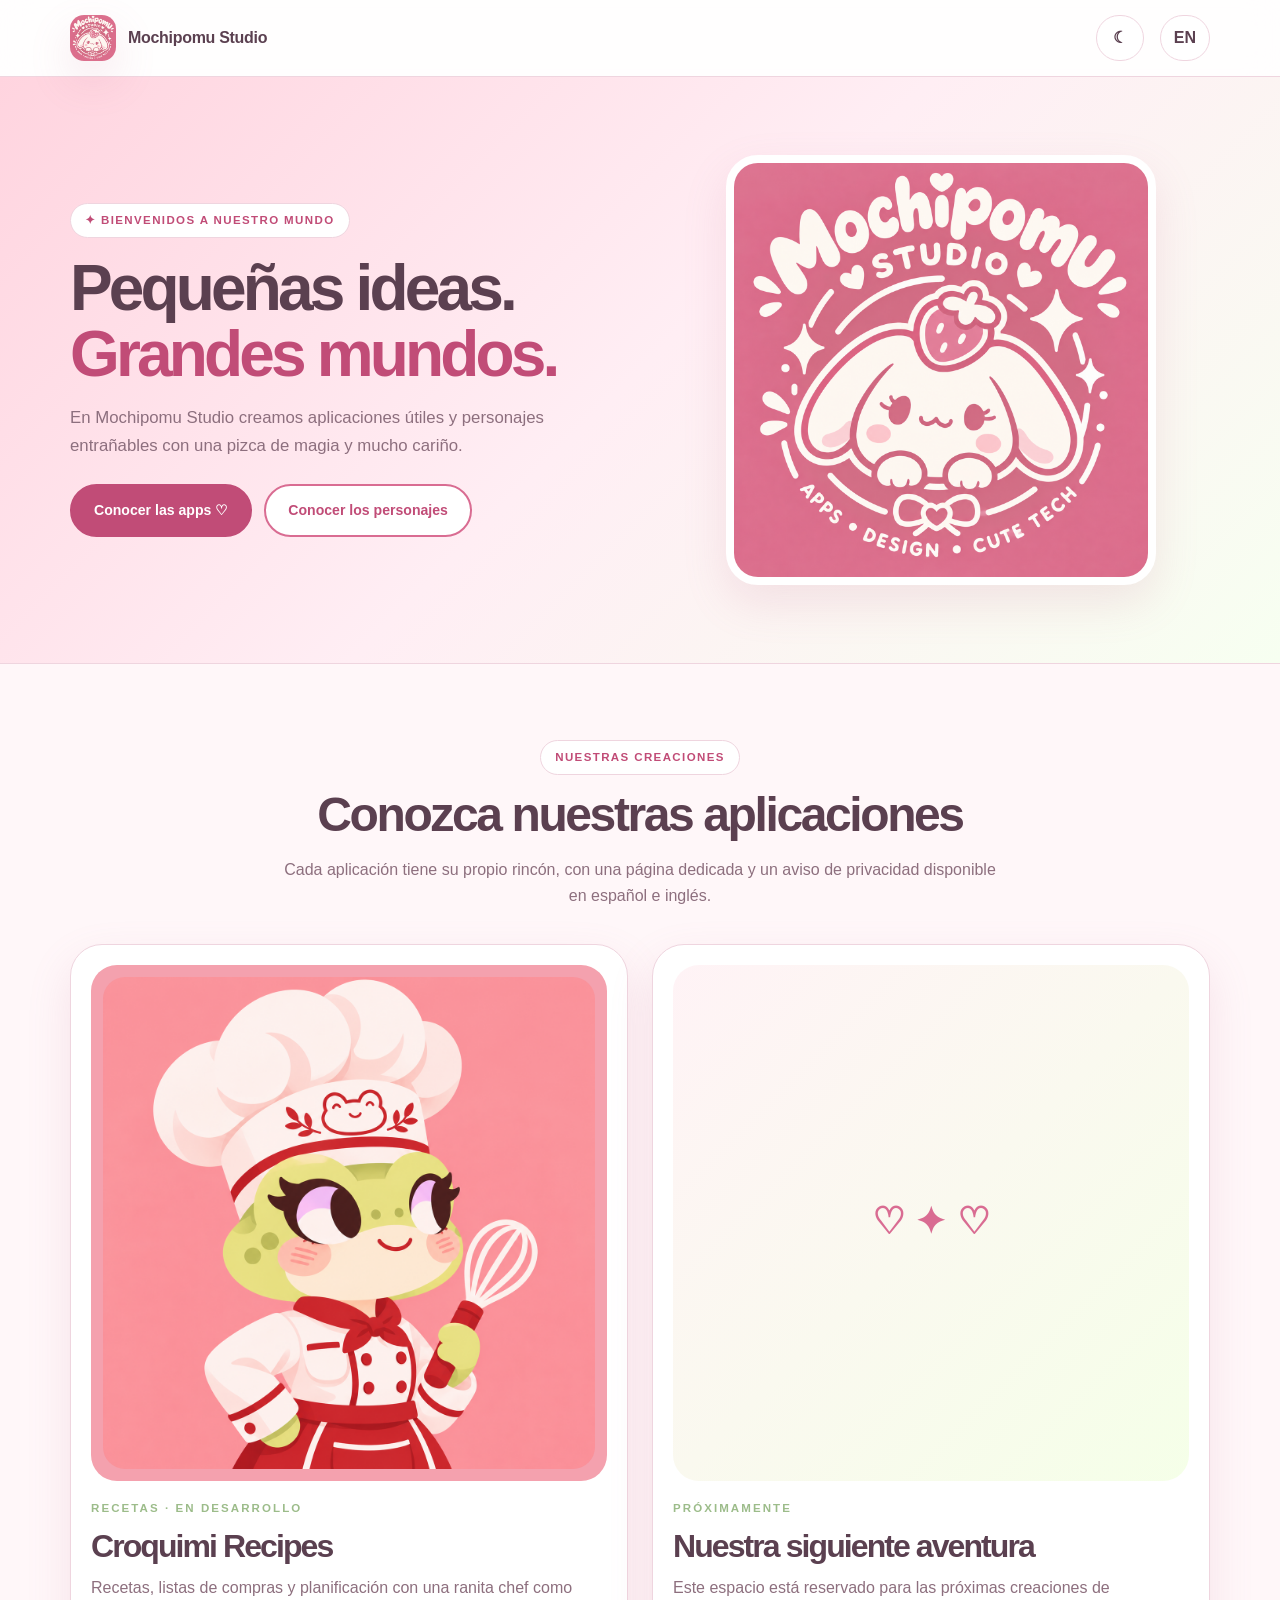
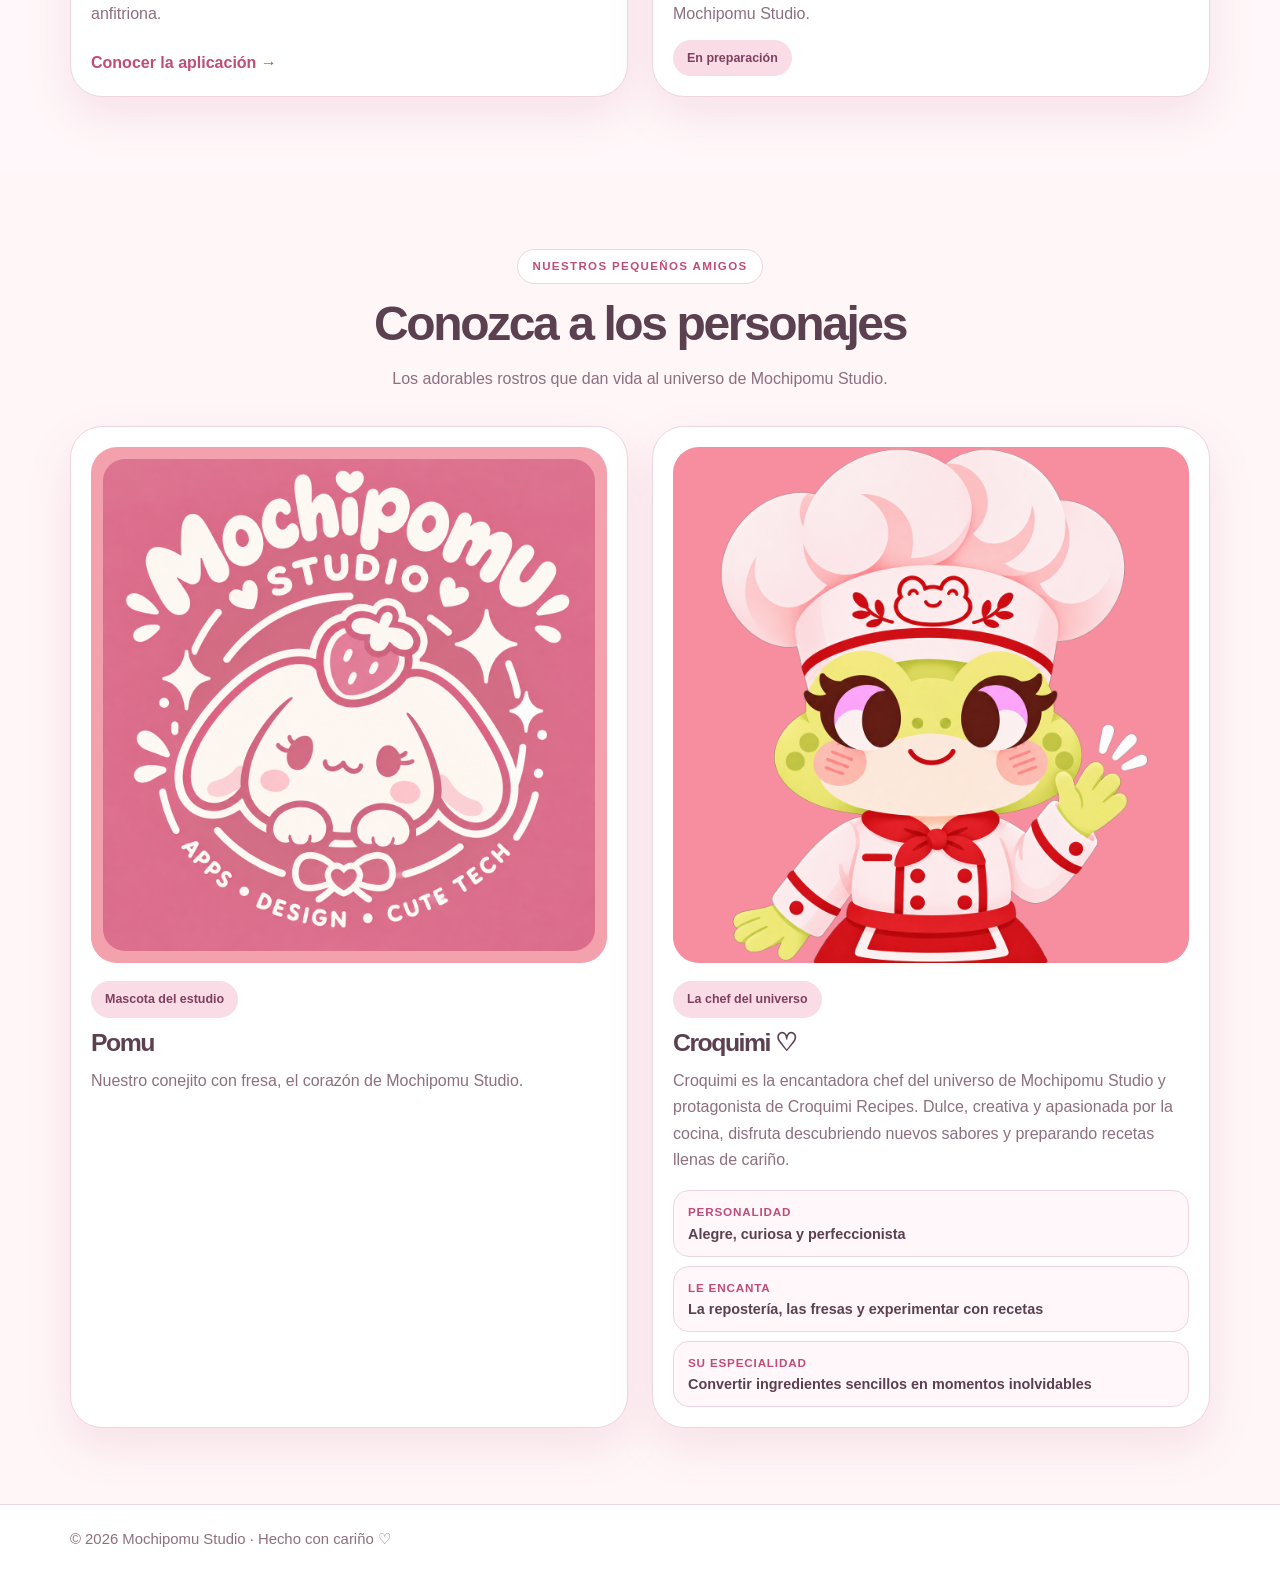
==== index.html @ ca678094 "Add files via upload" ====
<!doctype html>
<html lang="es">
<head>
<meta charset="utf-8">
<meta name="viewport" content="width=device-width,initial-scale=1">
<meta name="theme-color" content="#d96c92">
<meta name="description" content="Mochipomu Studio: aplicaciones adorables y personajes para pequeños grandes mundos.">
<title>Mochipomu Studio | Apps, Design & Cute Tech</title>
<link rel="icon" type="image/png" href="assets/mochipomu-logo.png">
<link rel="stylesheet" href="site.css">
<script>document.documentElement.dataset.theme=localStorage.getItem('mochipomu-theme')||(matchMedia('(prefers-color-scheme: dark)').matches?'dark':'light')</script>
</head>
<body data-title-es="Mochipomu Studio | Aplicaciones, diseño y cute tech" data-title-en="Mochipomu Studio | Apps, Design & Cute Tech">
<header class="header">
<nav class="container nav" data-aria-es="Navegación principal" data-aria-en="Main navigation" aria-label="Navegación principal">
<a class="brand" href="index.html" data-local="index.html"><img src="assets/mochipomu-logo.png" alt="Mochipomu Studio"><span>Mochipomu Studio</span></a>
<div class="utilities">
<button class="pill" id="theme" type="button" aria-label="Activar modo oscuro">☾</button>
<button class="pill" id="lang" type="button" aria-label="Switch to English">EN</button>
</div>
</nav>
</header>
<main>
<div class="hero-shell">
<div class="container hero">
<div>
<span class="eyebrow" data-es="✦ Bienvenidos a nuestro mundo" data-en="✦ Welcome to our world">✦ Bienvenidos a nuestro mundo</span>
<h1 data-es-html="Pequeñas ideas.<br><span>Grandes mundos.</span>" data-en-html="Little ideas.<br><span>Big worlds.</span>">Pequeñas ideas.<br><span>Grandes mundos.</span></h1>
<p data-es="En Mochipomu Studio creamos aplicaciones útiles y personajes entrañables con una pizca de magia y mucho cariño." data-en="At Mochipomu Studio, we create useful apps and lovable characters with a little magic and lots of care.">En Mochipomu Studio creamos aplicaciones útiles y personajes entrañables con una pizca de magia y mucho cariño.</p>
<div class="actions">
<a class="btn primary" href="#apps" data-es="Conocer las apps ♡" data-en="Meet the apps ♡">Conocer las apps ♡</a>
<a class="btn secondary" href="#characters" data-es="Conocer los personajes" data-en="Meet the characters">Conocer los personajes</a>
</div>
</div>
<div class="hero-visual"><img class="hero-logo" src="assets/mochipomu-logo.png" alt="Logo oficial de Mochipomu Studio"></div>
</div>
</div>
<section id="apps" class="apps-section">
<div class="container">
<div class="section-heading">
<span class="kicker" data-es="Nuestras creaciones" data-en="Our creations">Nuestras creaciones</span>
<h2 data-es="Conozca nuestras aplicaciones" data-en="Meet our apps">Conozca nuestras aplicaciones</h2>
<p data-es="Cada aplicación tiene su propio rincón, con una página dedicada y un aviso de privacidad disponible en español e inglés." data-en="Each app has its own little corner, with a dedicated page and a privacy notice available in English and Spanish.">Cada aplicación tiene su propio rincón, con una página dedicada y un aviso de privacidad disponible en español e inglés.</p>
</div>
<div class="cards">
<a class="tile-link" href="apps/croquimi-recipes/index.html" data-local="apps/croquimi-recipes/index.html">
<article class="square-card">
<div class="square-media"><img src="assets/croquimi-icon.png" alt="Croquimi Recipes"></div>
<div class="card-copy">
<span class="overline" data-es="Recetas · En desarrollo" data-en="Recipes · In development">Recetas · En desarrollo</span>
<h3>Croquimi Recipes</h3>
<p data-es="Recetas, listas de compras y planificación con una ranita chef como anfitriona." data-en="Recipes, shopping lists, and planning with a little frog chef as your host.">Recetas, listas de compras y planificación con una ranita chef como anfitriona.</p>
<span class="card-link" data-es="Conocer la aplicación →" data-en="Meet the app →">Conocer la aplicación →</span>
</div>
</article>
</a>
<article class="square-card">
<div class="placeholder-box" aria-hidden="true">♡ ✦ ♡</div>
<div class="card-copy">
<span class="overline" data-es="Próximamente" data-en="Coming soon">Próximamente</span>
<h3 data-es="Nuestra siguiente aventura" data-en="Our next adventure">Nuestra siguiente aventura</h3>
<p data-es="Este espacio está reservado para las próximas creaciones de Mochipomu Studio." data-en="This space is reserved for the next creations from Mochipomu Studio.">Este espacio está reservado para las próximas creaciones de Mochipomu Studio.</p>
<span class="badge" data-es="En preparación" data-en="In the making">En preparación</span>
</div>
</article>
</div>
</div>
</section>
<section id="characters">
<div class="container">
<div class="section-heading">
<span class="kicker" data-es="Nuestros pequeños amigos" data-en="Our little friends">Nuestros pequeños amigos</span>
<h2 data-es="Conozca a los personajes" data-en="Meet the characters">Conozca a los personajes</h2>
<p data-es="Los adorables rostros que dan vida al universo de Mochipomu Studio." data-en="The adorable faces that bring the Mochipomu Studio universe to life.">Los adorables rostros que dan vida al universo de Mochipomu Studio.</p>
</div>
<div class="cards">
<article class="square-card character-card">
<div class="square-media"><img src="assets/mochipomu-logo.png" alt="Pomu"></div>
<div class="card-copy">
<span class="badge" data-es="Mascota del estudio" data-en="Studio mascot">Mascota del estudio</span>
<h3>Pomu</h3>
<p data-es="Nuestro conejito con fresa, el corazón de Mochipomu Studio." data-en="Our strawberry bunny, the heart of Mochipomu Studio.">Nuestro conejito con fresa, el corazón de Mochipomu Studio.</p>
</div>
</article>
<article class="square-card character-card croquimi-character">
<div class="square-media"><img src="assets/croquimi-character.png" alt="Croquimi"></div>
<div class="card-copy">
<span class="badge" data-es="La chef del universo" data-en="The Universe’s Chef">La chef del universo</span>
<h3>Croquimi ♡</h3>
<p data-es="Croquimi es la encantadora chef del universo de Mochipomu Studio y protagonista de Croquimi Recipes. Dulce, creativa y apasionada por la cocina, disfruta descubriendo nuevos sabores y preparando recetas llenas de cariño." data-en="Croquimi is the charming chef of the Mochipomu Studio universe and the star of Croquimi Recipes. Sweet, creative, and passionate about cooking, she loves discovering new flavors and preparing recipes made with love.">Croquimi es la encantadora chef del universo de Mochipomu Studio y protagonista de Croquimi Recipes. Dulce, creativa y apasionada por la cocina, disfruta descubriendo nuevos sabores y preparando recetas llenas de cariño.</p>
<div class="character-traits">
<div class="character-trait"><span data-es="Personalidad" data-en="Personality">Personalidad</span><strong data-es="Alegre, curiosa y perfeccionista" data-en="Cheerful, curious, and a perfectionist">Alegre, curiosa y perfeccionista</strong></div>
<div class="character-trait"><span data-es="Le encanta" data-en="She loves">Le encanta</span><strong data-es="La repostería, las fresas y experimentar con recetas" data-en="Baking, strawberries, and experimenting with recipes">La repostería, las fresas y experimentar con recetas</strong></div>
<div class="character-trait"><span data-es="Su especialidad" data-en="Her specialty">Su especialidad</span><strong data-es="Convertir ingredientes sencillos en momentos inolvidables" data-en="Turning simple ingredients into unforgettable moments">Convertir ingredientes sencillos en momentos inolvidables</strong></div>
</div>
</div>
</article>
</div>
</div>
</section>
</main>
<dialog id="privacy-dialog" class="privacy-dialog" aria-labelledby="privacy-dialog-title"><div class="privacy-dialog-header"><div><span class="privacy-dialog-kicker" data-es="MOCHIPOMU STUDIO" data-en="MOCHIPOMU STUDIO">MOCHIPOMU STUDIO</span><h2 id="privacy-dialog-title" data-es="Política de privacidad" data-en="Privacy Policy">Política de privacidad</h2><p>Croquimi Recipes</p></div><button class="privacy-dialog-close" type="button" data-dialog-close aria-label="Cerrar">×</button></div><iframe id="privacy-frame" title="Croquimi Recipes" loading="lazy"></iframe><div class="privacy-dialog-footer"><a class="textlink" href="apps/croquimi-recipes/privacy.html" data-local="apps/croquimi-recipes/privacy.html" target="_blank" rel="noopener" data-es="Abrir página pública ↗" data-en="Open public page ↗">Abrir página pública ↗</a><button class="btn secondary" type="button" data-dialog-close data-es="Cerrar" data-en="Close">Cerrar</button></div></dialog>
<footer class="footer"><div class="container footer-inner"><span>© <span data-year></span> Mochipomu Studio · <span data-es="Hecho con cariño ♡" data-en="Made with love ♡">Hecho con cariño ♡</span></span></div></footer>
<script src="site.js"></script>
</body>
</html>
---- site.css ----
:root{
color-scheme:light;
--bg:#fff6f8;
--bg-soft:#ffeef3;
--surface:#ffffff;
--surface-2:#fff7f9;
--surface-3:#f9dce6;
--text:#5b4050;
--muted:#8d6f7e;
--pink:#d96c92;
--pink-strong:#c14c77;
--pink-deep:#7f405f;
--green:#9cbc8a;
--line:#efd5df;
--shadow:0 18px 44px rgba(196,119,149,.16);
--hero:linear-gradient(135deg,#ffd4df 0%,#ffeef4 50%,#f7fff1 100%);
--image-pink:#f59baa;
--image-pink-deep:#ee8f9f;
--image-shell:#f4a1ae;
--dark-panel:#322538;
}
html[data-theme="dark"]{
color-scheme:dark;
--bg:#1f1724;
--bg-soft:#241a2a;
--surface:#2e2233;
--surface-2:#35273b;
--surface-3:#473349;
--text:#fff0f6;
--muted:#d7bac8;
--pink:#ffb0cf;
--pink-strong:#ffc3d8;
--pink-deep:#ffd7e7;
--green:#d3e3ab;
--line:#5f4659;
--shadow:0 22px 46px rgba(0,0,0,.24);
--hero:linear-gradient(135deg,#2a1f31 0%,#2e2236 58%,#30243a 100%);
--image-pink:#f59baa;
--image-pink-deep:#ee8f9f;
--image-shell:#48334d;
--dark-panel:#2f2335;
}
*{box-sizing:border-box}
html{scroll-behavior:smooth}
body{margin:0;background:var(--bg);color:var(--text);font:16px/1.65 "Trebuchet MS",Verdana,Arial,sans-serif;transition:background .2s,color .2s}
a{color:inherit;text-decoration:none}
img{display:block;max-width:100%}
button{font:inherit;cursor:pointer}
a:focus-visible,button:focus-visible{outline:3px solid var(--green);outline-offset:4px}
.container{width:min(1140px,calc(100% - 32px));margin:0 auto}
.header{position:sticky;top:0;z-index:40;background:rgba(255,255,255,.82);backdrop-filter:blur(16px);border-bottom:1px solid var(--line)}
html[data-theme="dark"] .header{background:rgba(31,23,36,.82)}
.nav{display:flex;align-items:center;justify-content:space-between;gap:16px;min-height:76px}
.brand{display:flex;align-items:center;gap:12px;font-weight:900;letter-spacing:-.3px}
.brand img{width:46px;height:46px;border-radius:14px;object-fit:cover;box-shadow:var(--shadow)}
.brand span{font-size:1rem}
.utilities{display:flex;align-items:center;gap:16px}
.footer a:hover{color:var(--pink-strong)}
.pill{border:1px solid var(--line);background:var(--surface);color:var(--text);min-width:48px;padding:9px 13px;border-radius:999px;font-weight:900}
.pill:hover{border-color:var(--pink)}
.hero-shell{background:var(--hero);border-bottom:1px solid var(--line)}
.hero{display:grid;grid-template-columns:1.02fr .98fr;gap:42px;align-items:center;padding:78px 0}
.eyebrow,.kicker,.overline{display:inline-flex;align-items:center;gap:8px;padding:7px 14px;border:1px solid var(--line);border-radius:999px;background:var(--surface);font-size:.72rem;font-weight:900;letter-spacing:.12em;text-transform:uppercase;color:var(--pink-strong)}
.hero h1{margin:18px 0 14px;font-size:clamp(2.8rem,5vw,4.7rem);line-height:1.03;letter-spacing:-.06em}
.hero h1 span{color:var(--pink-strong)}
.hero p,.section-heading p,.muted,.card-copy p,.detail-text p,.policy-copy p,.feature-card p,.feature-list li{color:var(--muted)}
.hero p{max-width:560px;font-size:1.05rem}
.actions{display:flex;gap:12px;flex-wrap:wrap;margin-top:24px}
.btn{display:inline-flex;align-items:center;justify-content:center;gap:8px;border-radius:999px;padding:13px 22px;font-size:.88rem;font-weight:900;border:2px solid var(--pink);transition:transform .2s ease,box-shadow .2s ease}
.btn:hover{transform:translateY(-2px);box-shadow:var(--shadow)}
.btn.primary{background:var(--pink-strong);border-color:var(--pink-strong);color:#fff}
.btn.secondary{background:var(--surface);color:var(--pink-strong)}
.hero-visual{display:flex;justify-content:center}
.hero-logo{width:min(100%,430px);aspect-ratio:1;object-fit:cover;border-radius:32px;border:8px solid var(--surface);box-shadow:var(--shadow);background:#fff}
section{padding:76px 0}
.section-heading{text-align:center;max-width:720px;margin:0 auto 34px}
.section-heading h2{margin:14px 0 10px;font-size:clamp(2rem,4vw,3rem);line-height:1.08;letter-spacing:-.05em}
.apps-section{background:var(--surface-2)}
.cards{display:grid;grid-template-columns:repeat(2,minmax(0,1fr));gap:24px}
.square-card{display:flex;flex-direction:column;gap:18px;padding:20px;border:1px solid var(--line);border-radius:32px;background:var(--surface);box-shadow:var(--shadow);min-height:100%}
.square-media{aspect-ratio:1;border-radius:26px;overflow:hidden;background:var(--image-shell);display:flex;align-items:center;justify-content:center;padding:12px}
.square-media img{width:100%;height:100%;object-fit:cover;border-radius:22px;background:var(--image-pink)}
.tile-link:hover{transform:translateY(-2px)}
.card-copy{display:flex;flex-direction:column;gap:12px;flex:1}
.card-copy h3{margin:0;font-size:2rem;line-height:1.04;letter-spacing:-.06em}
.card-copy p{margin:0;font-size:1rem}
.card-copy .overline{padding:0;border:none;background:none;border-radius:0;color:var(--green);letter-spacing:.18em}
.card-link{margin-top:auto;color:var(--pink-strong);font-weight:900;font-size:1rem}
.card-link:hover{color:var(--pink)}
.placeholder-box{display:grid;place-items:center;aspect-ratio:1;border-radius:26px;background:linear-gradient(135deg,#fff3f6,#f5ffe8);color:var(--pink);font-size:2.3rem;font-weight:900}
.character-card .square-media{background:var(--image-shell)}
.character-card h3{font-size:1.55rem}
.badge{display:inline-flex;align-items:center;align-self:flex-start;padding:8px 14px;border-radius:999px;background:var(--surface-3);color:var(--pink-deep);font-size:.78rem;font-weight:900}
.footer{border-top:1px solid var(--line);background:var(--surface)}
.footer-inner{display:flex;align-items:center;justify-content:space-between;gap:16px;padding:22px 0;color:var(--muted);font-size:.93rem}
.detail-page{padding:28px 0 80px}
.crumb{margin-bottom:18px;color:var(--muted);font-size:.92rem}
.crumb a:hover{color:var(--pink-strong)}
.detail-hero{display:grid;grid-template-columns:minmax(0,430px) minmax(0,1fr);gap:28px;align-items:center;padding:24px;border:1px solid var(--line);border-radius:34px;background:var(--surface);box-shadow:var(--shadow)}
.detail-media{aspect-ratio:1;border-radius:28px;background:var(--image-shell);padding:14px}
.detail-media img{width:100%;height:100%;object-fit:cover;border-radius:24px;background:var(--image-pink)}
.detail-text h1{margin:14px 0 12px;font-size:clamp(2.3rem,4vw,3.4rem);line-height:1.02;letter-spacing:-.06em}
.detail-text .lead{margin:0 0 18px;font-size:1.06rem;color:var(--muted)}
.content-stack{display:grid;gap:26px;margin-top:30px}
.panel{padding:28px;border:1px solid var(--line);border-radius:32px;background:var(--surface);box-shadow:var(--shadow)}
.panel h2{margin:0 0 16px;font-size:clamp(1.7rem,3vw,2.35rem);line-height:1.1;letter-spacing:-.05em}
.panel h3{margin:0 0 10px;font-size:1.25rem;line-height:1.2}
 .premium-intro{position:relative;overflow:hidden;padding:clamp(28px,5vw,54px);background:radial-gradient(circle at 94% 4%,var(--surface-3),transparent 37%),var(--surface);border-color:var(--line)}
.premium-intro:after{content:"♡";position:absolute;right:26px;top:36px;font-size:clamp(6rem,17vw,12rem);line-height:1;color:var(--pink);opacity:.07;pointer-events:none}
.premium-heading{display:flex;align-items:center;justify-content:space-between;gap:12px;position:relative;z-index:1}
.premium-kicker{font-size:.78rem;font-weight:900;letter-spacing:.14em;color:var(--pink-strong)}
.premium-heart{font-size:2rem;color:var(--pink-strong)}
.premium-intro h2{max-width:770px;font-size:clamp(2.25rem,4.7vw,4.2rem);line-height:1.08;letter-spacing:-.06em;margin:12px 0 20px;position:relative;z-index:1}
.premium-intro h2 em{color:var(--pink-strong);font-style:normal}
.premium-intro p{max-width:870px;margin:0 0 14px;font-size:1.02rem;line-height:1.85;position:relative;z-index:1}
.premium-facts{display:flex;flex-wrap:wrap;gap:10px;margin:0 0 24px;position:relative;z-index:1}
.premium-facts span{display:inline-flex;padding:9px 14px;background:var(--surface-2);border:1px solid var(--line);border-radius:999px;font-size:.83rem;font-weight:900;color:var(--pink-deep)}
.policy-copy p{margin:0 0 14px}
.feature-grid{display:grid;grid-template-columns:repeat(2,minmax(0,1fr));gap:18px}
.feature-grid[hidden]{display:none!important}
.feature-card{padding:clamp(22px,3vw,30px);border-radius:28px;background:var(--surface);border:1px solid var(--line);box-shadow:var(--shadow);display:flex;flex-direction:column;gap:14px;transition:transform .18s ease,border-color .18s ease}
.feature-card:hover{transform:translateY(-3px);border-color:var(--pink)}
.feature-card h3{display:flex;align-items:center;gap:14px;margin:0;font-size:1.18rem;line-height:1.28;letter-spacing:-.025em}
.feature-icon-shell{display:grid;place-items:center;flex:none;width:54px;height:54px;border:1px solid var(--line);border-radius:17px;background:var(--surface-3);color:var(--pink-strong)}
.feature-icon{width:27px;height:27px}
.feature-card p{margin:0;color:var(--muted);font-size:.96rem}
.feature-card p strong{color:var(--text)}
.feature-list{margin:0;padding-left:20px;display:grid;gap:9px}
.feature-list li{padding-left:2px;color:var(--muted);line-height:1.55;font-size:.93rem}
.feature-list li::marker{color:var(--pink-strong)}

.privacy-dialog{border:1px solid var(--line);border-radius:30px;background:var(--surface);color:var(--text);padding:0;width:min(890px,calc(100vw - 28px));max-height:min(92dvh,990px);box-shadow:0 35px 100px #110a17a8;overflow:hidden}
.privacy-dialog[open]{display:flex;flex-direction:column}
.privacy-dialog::backdrop{background:rgba(18,9,24,.75);backdrop-filter:blur(5px)}
.privacy-dialog-header{display:flex;align-items:start;justify-content:space-between;gap:12px;padding:22px 26px 15px;background:var(--surface);border-bottom:1px solid var(--line)}
.privacy-dialog-kicker{font-size:.7rem;letter-spacing:.14em;font-weight:900;color:var(--pink-strong)}
.privacy-dialog-header h2{font-size:clamp(1.35rem,3vw,1.8rem);line-height:1.1;margin:6px 0}
.privacy-dialog-header p{margin:0;color:var(--muted);font-size:.85rem}
.privacy-dialog-close{width:42px;height:42px;border:1px solid var(--line);background:var(--surface-2);color:var(--text);border-radius:50%;font-size:1.7rem;line-height:1;flex:none}
.privacy-dialog iframe{border:0;width:100%;height:min(65dvh,670px);min-height:240px;display:block;background:var(--surface)}
.privacy-dialog-footer{display:flex;align-items:center;justify-content:space-between;gap:12px;padding:14px 26px;border-top:1px solid var(--line);background:var(--surface)}
.privacy-embed .header,.privacy-embed .footer,.privacy-embed .crumb,.privacy-embed .policy .actions{display:none!important}
.privacy-embed .detail-page{padding:18px 0 32px}
.privacy-embed .container{width:min(100% - 32px,880px)}
.privacy-embed .policy-copy{border:0;padding:12px;box-shadow:none;max-width:100%;border-radius:0}
.privacy-embed body{background:var(--surface)}
.textlink{color:var(--pink-strong);font-weight:900}
.policy article,.policy .policy-copy{max-width:860px}
.policy h1{margin:12px 0 10px;font-size:clamp(2.2rem,4vw,3.2rem);line-height:1.04;letter-spacing:-.05em}
.policy .lead{margin:0 0 6px;color:var(--muted)}
.policy h2{margin:26px 0 10px;font-size:1.4rem;line-height:1.2}
.policy p{margin:0 0 12px}
.policy ul{margin:0;padding-left:20px}
.policy ul li+li{margin-top:8px}
.lang-block[hidden],.policy-content[hidden]{display:none !important}
@media (max-width:960px){
.hero,.detail-hero{grid-template-columns:1fr}
.hero-visual{order:-1}
.cards,.feature-grid{grid-template-columns:1fr}
}
@media (max-width:700px){
.container{width:min(100% - 24px,1100px)}
.nav{flex-wrap:wrap;padding:12px 0}
.brand span{font-size:.96rem}
.hero{padding:52px 0}
.hero-logo{width:min(100%,330px)}
.card-copy h3{font-size:1.72rem}
.footer-inner{flex-direction:column;align-items:flex-start}
.detail-page{padding:18px 0 60px}
.panel,.square-card,.detail-hero{padding:20px}
.privacy-dialog-header{padding:16px 18px 12px}
.privacy-dialog-footer{padding:12px 18px}
.privacy-dialog-footer .btn{padding:9px 14px}
.privacy-dialog iframe{height:65dvh}
.feature-card{padding:20px}
.feature-card h3{font-size:1.08rem}
}


.detail-heart{display:block;width:max-content;color:var(--pink-strong);font-size:clamp(2.5rem,5vw,3.7rem);line-height:1;margin:12px 0 5px}
.detail-text h1{overflow-wrap:break-word;text-wrap:balance}
.premium-heading{justify-content:flex-start;flex-direction:column;align-items:flex-start;gap:4px}
.premium-heart{display:block;line-height:1.1;font-size:2.8rem}
.feature-grid .feature-card{position:relative;overflow:hidden;isolation:isolate;background:var(--feature-bg);border-color:var(--feature-border);border-top:4px solid var(--feature-accent);box-shadow:0 12px 34px rgba(76,42,64,.09);gap:16px}
.feature-grid .feature-card::before{content:"";position:absolute;z-index:-1;right:-55px;top:-80px;width:220px;height:220px;border-radius:50%;background:var(--feature-glow);opacity:.8;pointer-events:none}
.feature-grid .feature-card:nth-child(8n+1){--feature-bg:#fff0f5;--feature-border:#f0c8d8;--feature-accent:#d96b96;--feature-glow:#ffd4e4;--feature-icon:#ae3d69}
.feature-grid .feature-card:nth-child(8n+2){--feature-bg:#f4efff;--feature-border:#dbd0f0;--feature-accent:#a587d2;--feature-glow:#e5d8ff;--feature-icon:#8062ad}
.feature-grid .feature-card:nth-child(8n+3){--feature-bg:#eff6e8;--feature-border:#d0e3c2;--feature-accent:#88ae75;--feature-glow:#dff0d3;--feature-icon:#57854f}
.feature-grid .feature-card:nth-child(8n+4){--feature-bg:#fff2e9;--feature-border:#f1d8c6;--feature-accent:#db9977;--feature-glow:#ffe3cf;--feature-icon:#ba6b48}
.feature-grid .feature-card:nth-child(8n+5){--feature-bg:#f9ecfa;--feature-border:#e7d1e9;--feature-accent:#bf89c6;--feature-glow:#f0d8f3;--feature-icon:#935ba3}
.feature-grid .feature-card:nth-child(8n+6){--feature-bg:#edf5ff;--feature-border:#cfdff1;--feature-accent:#8caed4;--feature-glow:#dbeaff;--feature-icon:#597fae}
.feature-grid .feature-card:nth-child(8n+7){--feature-bg:#fff0f0;--feature-border:#f2d3d7;--feature-accent:#d68b9a;--feature-glow:#ffdde4;--feature-icon:#b36478}
.feature-grid .feature-card:nth-child(8n+8){--feature-bg:#f4f5eb;--feature-border:#dde3c9;--feature-accent:#a1af78;--feature-glow:#e9edd5;--feature-icon:#79874e}
.feature-grid .feature-card h3{display:flex;align-items:flex-start;gap:14px;font-size:clamp(1.12rem,1.65vw,1.34rem);line-height:1.36;color:var(--text)}
.feature-grid .feature-card p{line-height:1.7}
.feature-grid .feature-card .feature-list{gap:12px;padding-left:20px}
.feature-grid .feature-card .feature-list li{line-height:1.6}
.feature-grid .feature-icon-shell{background:var(--feature-glow);color:var(--feature-icon);border-color:var(--feature-border);border-radius:18px;width:58px;height:58px;box-shadow:0 6px 16px rgba(0,0,0,.04)}
.feature-grid .feature-card:hover{transform:translateY(-5px);border-color:var(--feature-accent);box-shadow:0 18px 40px rgba(56,23,50,.14)}
html[data-theme="dark"] .feature-grid .feature-card:nth-child(8n+1){--feature-bg:#452a3d;--feature-border:#65445a;--feature-accent:#ffabd0;--feature-glow:#614058;--feature-icon:#ffcee3}
html[data-theme="dark"] .feature-grid .feature-card:nth-child(8n+2){--feature-bg:#38314d;--feature-border:#584a70;--feature-accent:#c9b3f2;--feature-glow:#4c4268;--feature-icon:#e7d7ff}
html[data-theme="dark"] .feature-grid .feature-card:nth-child(8n+3){--feature-bg:#2d4038;--feature-border:#486354;--feature-accent:#b8d5a2;--feature-glow:#405946;--feature-icon:#e2f0cb}
html[data-theme="dark"] .feature-grid .feature-card:nth-child(8n+4){--feature-bg:#47352f;--feature-border:#695149;--feature-accent:#f5bea1;--feature-glow:#64483d;--feature-icon:#ffe1c8}
html[data-theme="dark"] .feature-grid .feature-card:nth-child(8n+5){--feature-bg:#432e48;--feature-border:#62466a;--feature-accent:#e8b7eb;--feature-glow:#62456a;--feature-icon:#ffe0fa}
html[data-theme="dark"] .feature-grid .feature-card:nth-child(8n+6){--feature-bg:#30394b;--feature-border:#495b78;--feature-accent:#bfd7ff;--feature-glow:#41516b;--feature-icon:#e0ecff}
html[data-theme="dark"] .feature-grid .feature-card:nth-child(8n+7){--feature-bg:#4a303d;--feature-border:#6b4759;--feature-accent:#ffc1cf;--feature-glow:#654353;--feature-icon:#ffe0e7}
html[data-theme="dark"] .feature-grid .feature-card:nth-child(8n+8){--feature-bg:#3b4136;--feature-border:#575f4b;--feature-accent:#dce9ad;--feature-glow:#505c43;--feature-icon:#edf4d0}
.premium-footer{flex-direction:column;gap:16px}
.footer-motto{text-align:center;color:var(--pink-strong);font-weight:900;font-size:1rem;letter-spacing:.01em}
.footer-bottom{width:100%;display:flex;align-items:center;justify-content:space-between;gap:14px}
@media(max-width:700px){.footer-bottom{flex-direction:column;align-items:flex-start}.premium-footer{align-items:stretch}.footer-motto{font-size:.9rem}.feature-grid .feature-card{padding:22px}}

.croquimi-character .square-media{background:#f68e9f;padding:0;align-items:flex-end}
.croquimi-character .square-media img{width:100%;height:100%;object-fit:contain;object-position:center bottom;border-radius:0;background:transparent;display:block}
.character-traits{display:grid;gap:9px;margin-top:5px}
.character-trait{display:flex;flex-direction:column;gap:2px;padding:11px 14px;border:1px solid var(--line);border-radius:16px;background:var(--surface-2)}
.character-trait span{font-size:.73rem;font-weight:900;letter-spacing:.07em;text-transform:uppercase;color:var(--pink-strong)}
.character-trait strong{font-size:.9rem;line-height:1.45;color:var(--text)}

.unified-footer{display:flex;justify-content:space-between;align-items:center;gap:22px}.unified-footer .footer-motto{width:auto;max-width:55%;text-align:right;margin:0;font-size:.9rem}.unified-footer>span:first-child{flex-shrink:0}@media(max-width:700px){.unified-footer{flex-direction:column;align-items:center;text-align:center}.unified-footer .footer-motto{max-width:100%;text-align:center}}
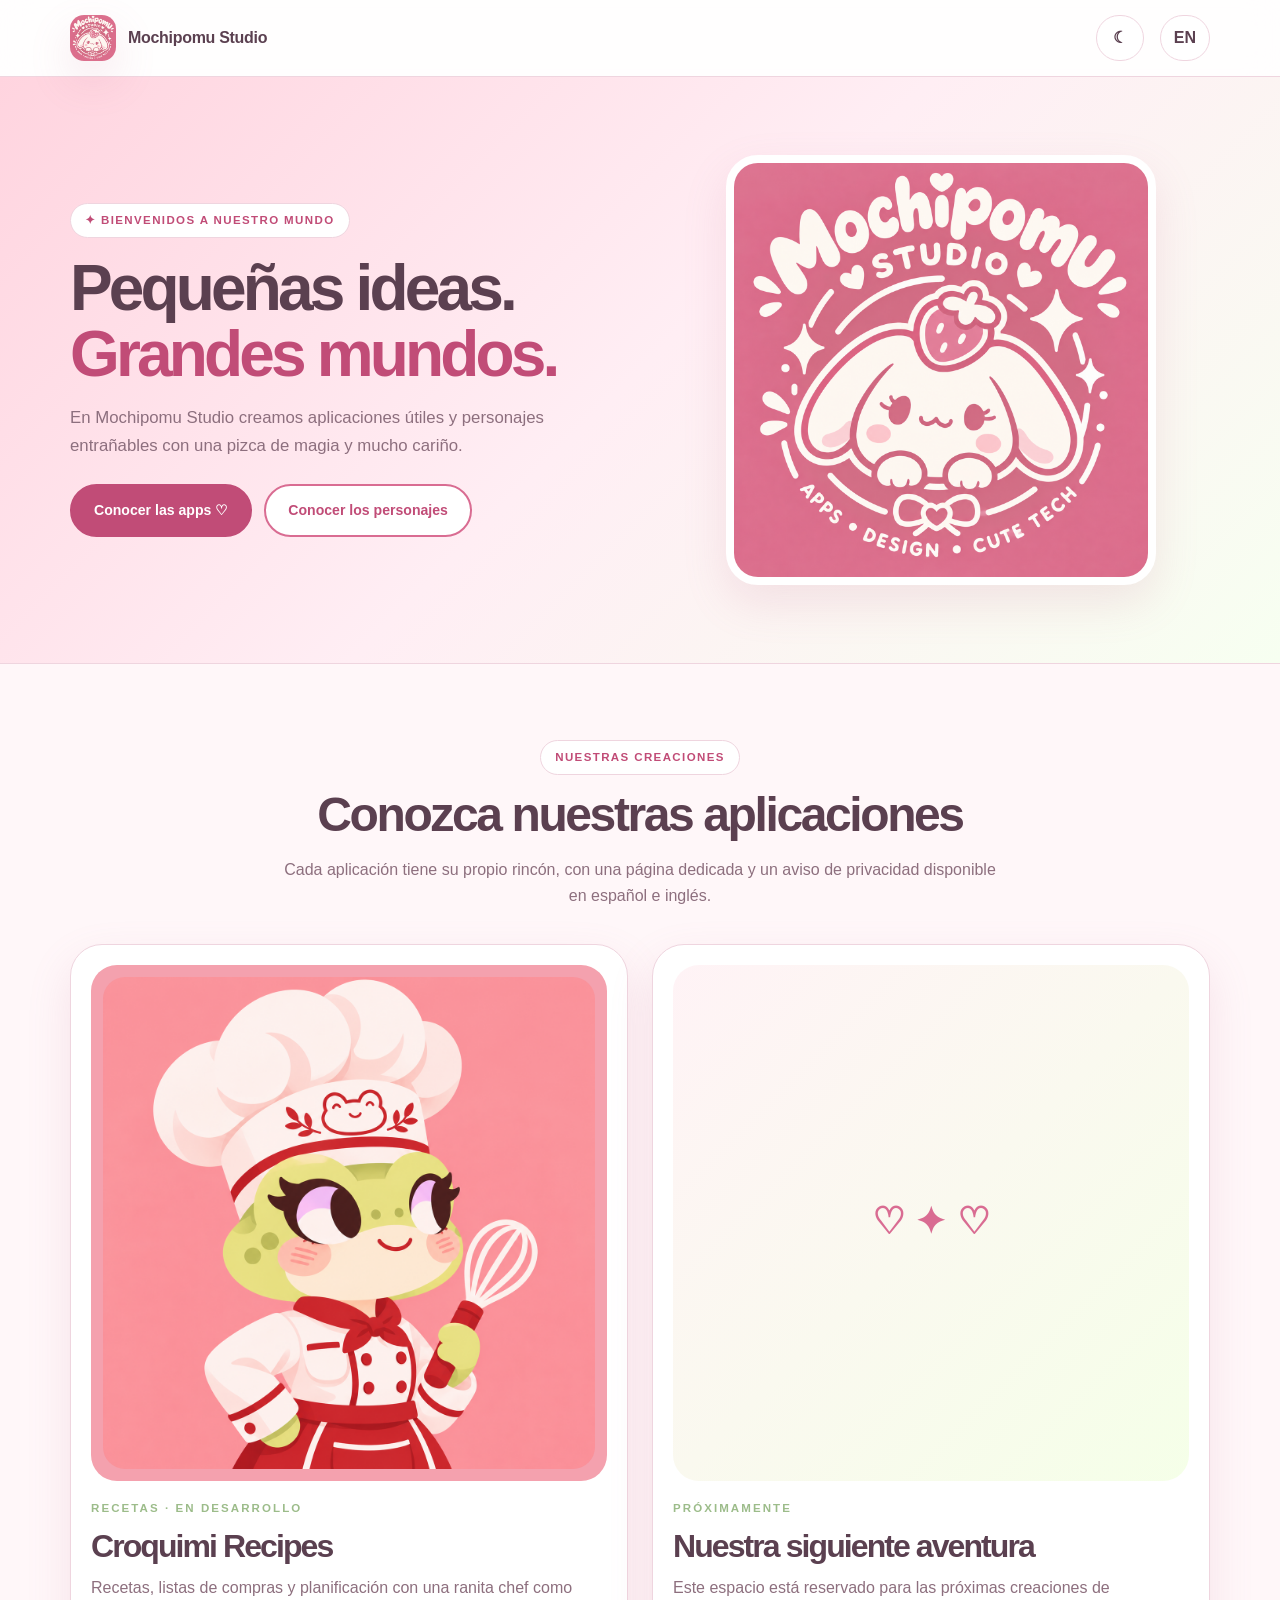
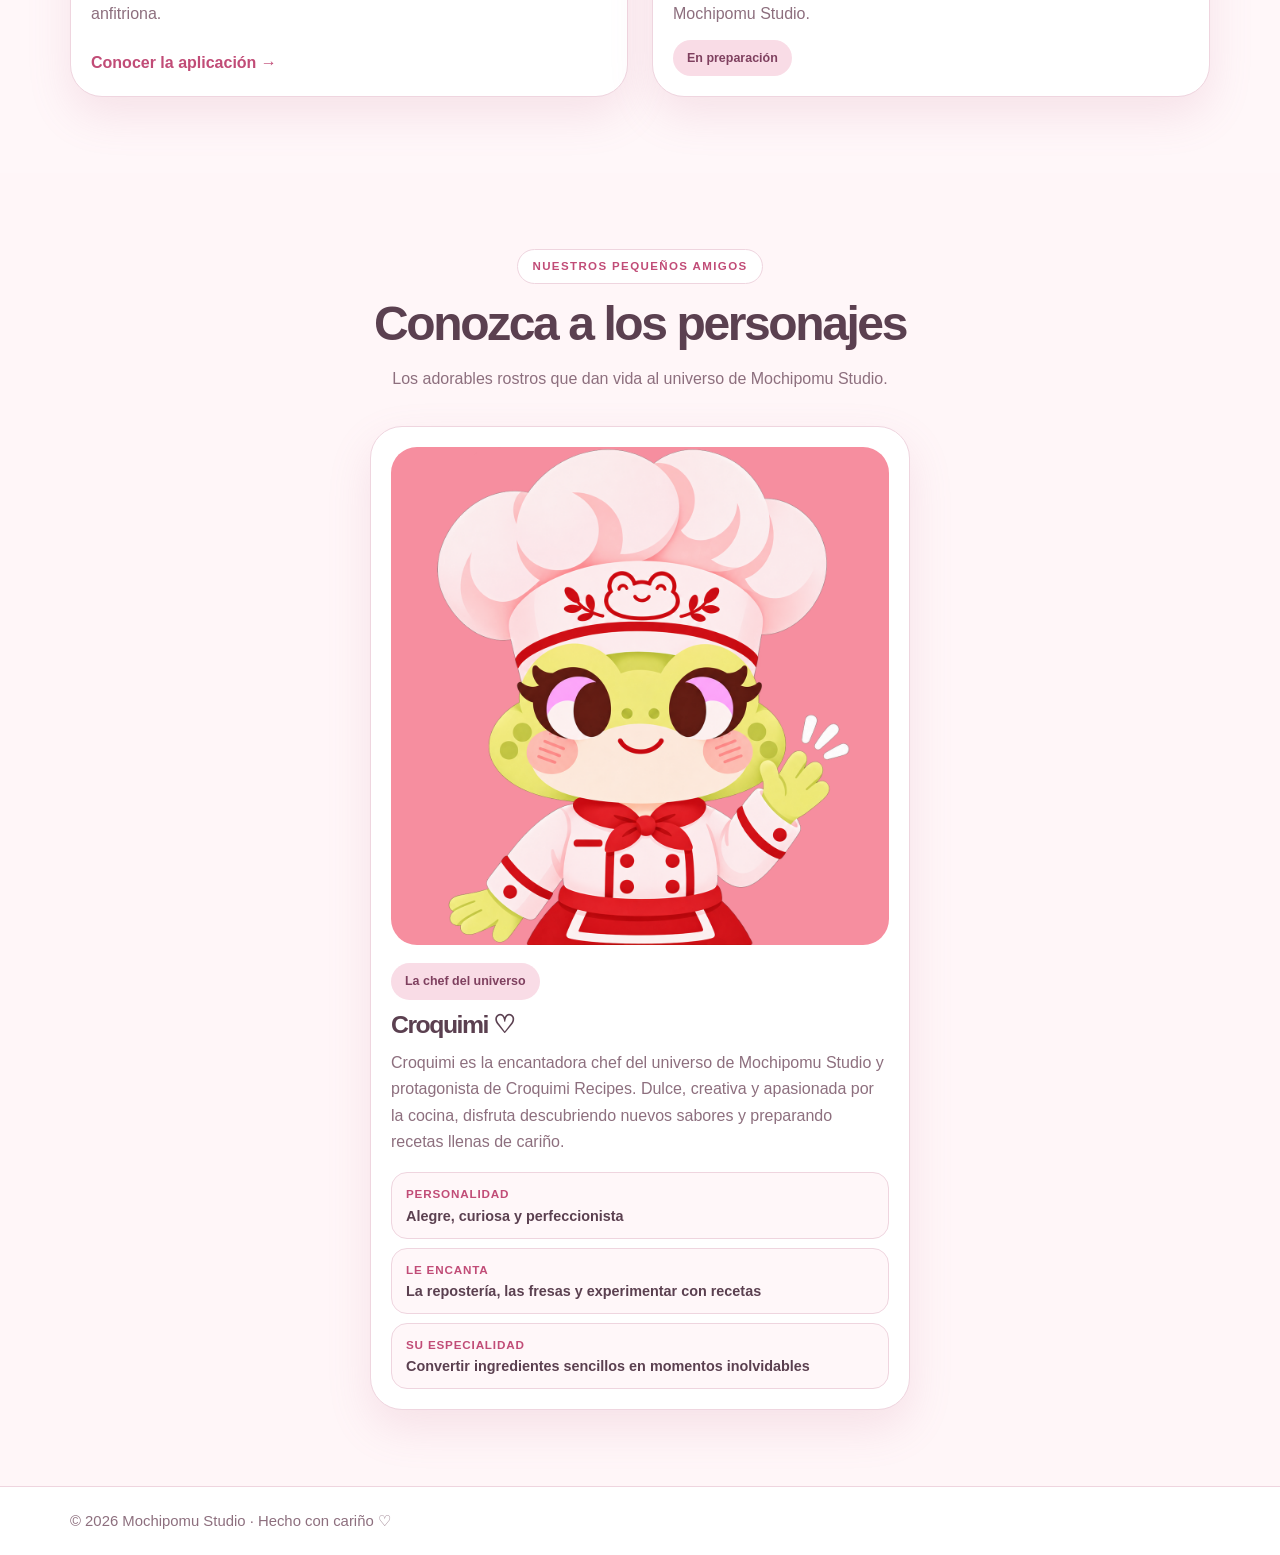
==== commit 8169f3d2: "Add files via upload" ====
--- a/index.html
+++ b/index.html
@@ -66,7 +66,7 @@
 </div>
 </div>
 </section>
-<section id="characters">
+<section id="characters" class="characters-section">
 <div class="container">
 <div class="section-heading">
 <span class="kicker" data-es="Nuestros pequeños amigos" data-en="Our little friends">Nuestros pequeños amigos</span>
@@ -74,14 +74,6 @@
 <p data-es="Los adorables rostros que dan vida al universo de Mochipomu Studio." data-en="The adorable faces that bring the Mochipomu Studio universe to life.">Los adorables rostros que dan vida al universo de Mochipomu Studio.</p>
 </div>
 <div class="cards">
-<article class="square-card character-card">
-<div class="square-media"><img src="assets/mochipomu-logo.png" alt="Pomu"></div>
-<div class="card-copy">
-<span class="badge" data-es="Mascota del estudio" data-en="Studio mascot">Mascota del estudio</span>
-<h3>Pomu</h3>
-<p data-es="Nuestro conejito con fresa, el corazón de Mochipomu Studio." data-en="Our strawberry bunny, the heart of Mochipomu Studio.">Nuestro conejito con fresa, el corazón de Mochipomu Studio.</p>
-</div>
-</article>
 <article class="square-card character-card croquimi-character">
 <div class="square-media"><img src="assets/croquimi-character.png" alt="Croquimi"></div>
 <div class="card-copy">
--- a/site.css
+++ b/site.css
@@ -218,3 +218,5 @@
 .character-trait strong{font-size:.9rem;line-height:1.45;color:var(--text)}
 
 .unified-footer{display:flex;justify-content:space-between;align-items:center;gap:22px}.unified-footer .footer-motto{width:auto;max-width:55%;text-align:right;margin:0;font-size:.9rem}.unified-footer>span:first-child{flex-shrink:0}@media(max-width:700px){.unified-footer{flex-direction:column;align-items:center;text-align:center}.unified-footer .footer-motto{max-width:100%;text-align:center}}
+
+.characters-section .cards{grid-template-columns:minmax(0,540px);justify-content:center}
